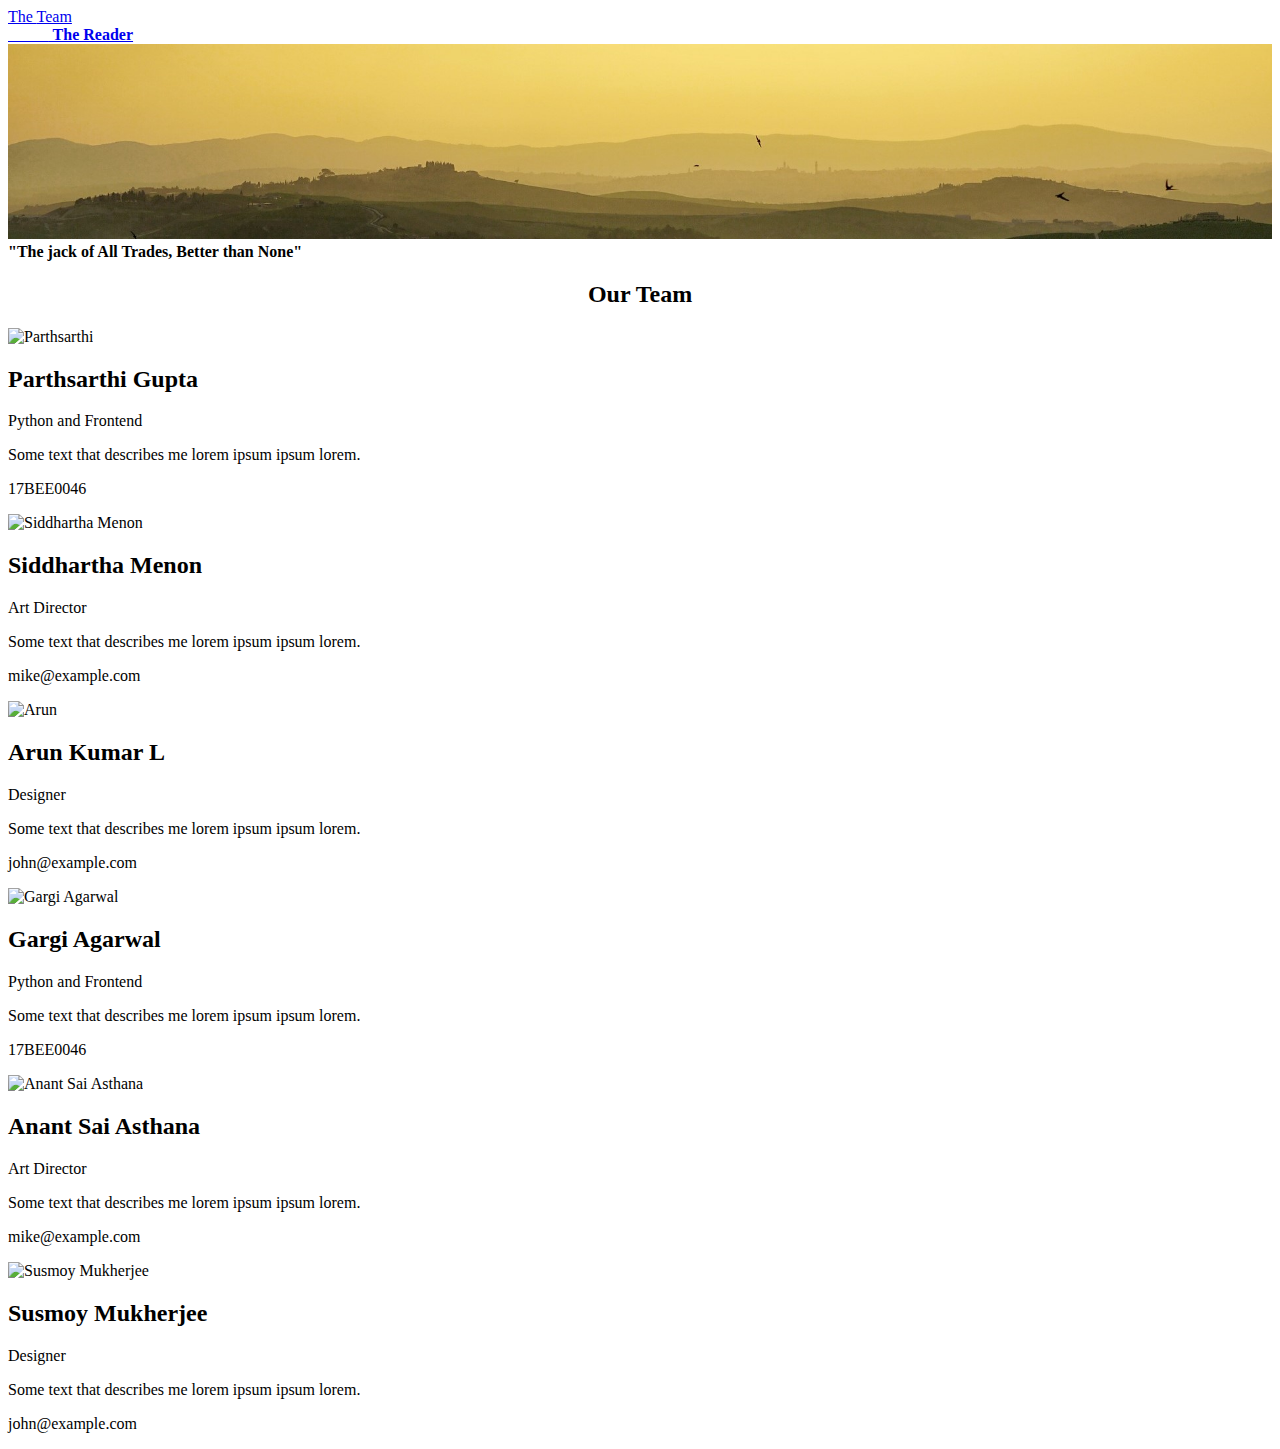
==== team.html @ 5c562314 "added teams page and cards" ====
<!DOCTYPE html>
<html lang="en">
    <div>
        <div class="topnav" id="myTopnav">
            <a href="team.html">The <span style="color: var(--mypurple)">Team</span></a>
        </div>
        <strong><a class="homeP" href = "index.html"><span style="color: white">Biblio</span><span style="color: var(--mypurple)"> The Reader</span></a></strong>
        
    </div>
    
    <header>
        <title>Biblio - The book reader for all !</title>
        <link rel = "stylesheet" href="CSS\team.css">
        <link rel="stylesheet" href="https://cdnjs.cloudflare.com/ajax/libs/font-awesome/4.7.0/css/font-awesome.min.css">
        <meta name = "viewport" content = "width= device-width, initial-scale =1, shrink-to-fit=no">
        
    </header>
    <div class = "container">
        <img src="about-b.jpg" width = "100%">
        <div class="centered"><strong> "The jack of All Trades, Better than None"</strong></div>
    </div>
    
      
      <h2 style="text-align:center">Our Team</h2>
      <div class="row">
        <div class="column">
          <div class="card">
            <img src="/w3images/team1.jpg" alt="Parthsarthi" style="width:100%">
            <div class="container">
              <h2>Parthsarthi Gupta</h2>
              <p class="title">Python and Frontend</p>
              <p>Some text that describes me lorem ipsum ipsum lorem.</p>
              <p>17BEE0046</p>
            </div>
          </div>
        </div>
      
        <div class="column">
          <div class="card">
            <img src="/w3images/team2.jpg" alt="Siddhartha Menon" style="width:100%">
            <div class="container">
              <h2>Siddhartha Menon</h2>
              <p class="title">Art Director</p>
              <p>Some text that describes me lorem ipsum ipsum lorem.</p>
              <p>mike@example.com</p>
            </div>
          </div>
        </div>
      
        <div class="column">
          <div class="card">
            <img src="/w3images/team3.jpg" alt="Arun" style="width:100%">
            <div class="container">
              <h2>Arun Kumar L</h2>
              <p class="title">Designer</p>
              <p>Some text that describes me lorem ipsum ipsum lorem.</p>
              <p>john@example.com</p>
            </div>
          </div>
        </div>
        <div class="row">
            <div class="column">
              <div class="card">
                <img src="/w3images/team1.jpg" alt="Gargi Agarwal" style="width:100%">
                <div class="container">
                  <h2>Gargi Agarwal</h2>
                  <p class="title">Python and Frontend</p>
                  <p>Some text that describes me lorem ipsum ipsum lorem.</p>
                  <p>17BEE0046</p>
                </div>
              </div>
            </div>
          
            <div class="column">
              <div class="card">
                <img src="/w3images/team2.jpg" alt="Anant Sai Asthana" style="width:100%">
                <div class="container">
                  <h2>Anant Sai Asthana</h2>
                  <p class="title">Art Director</p>
                  <p>Some text that describes me lorem ipsum ipsum lorem.</p>
                  <p>mike@example.com</p>
                </div>
              </div>
            </div>
          
            <div class="column">
              <div class="card">
                <img src="/w3images/team3.jpg" alt="Susmoy Mukherjee" style="width:100%">
                <div class="container">
                  <h2>Susmoy Mukherjee</h2>
                  <p class="title">Designer</p>
                  <p>Some text that describes me lorem ipsum ipsum lorem.</p>
                  <p>john@example.com</p>  
                </div>
              </div>
            </div>
      </div>     
</html>
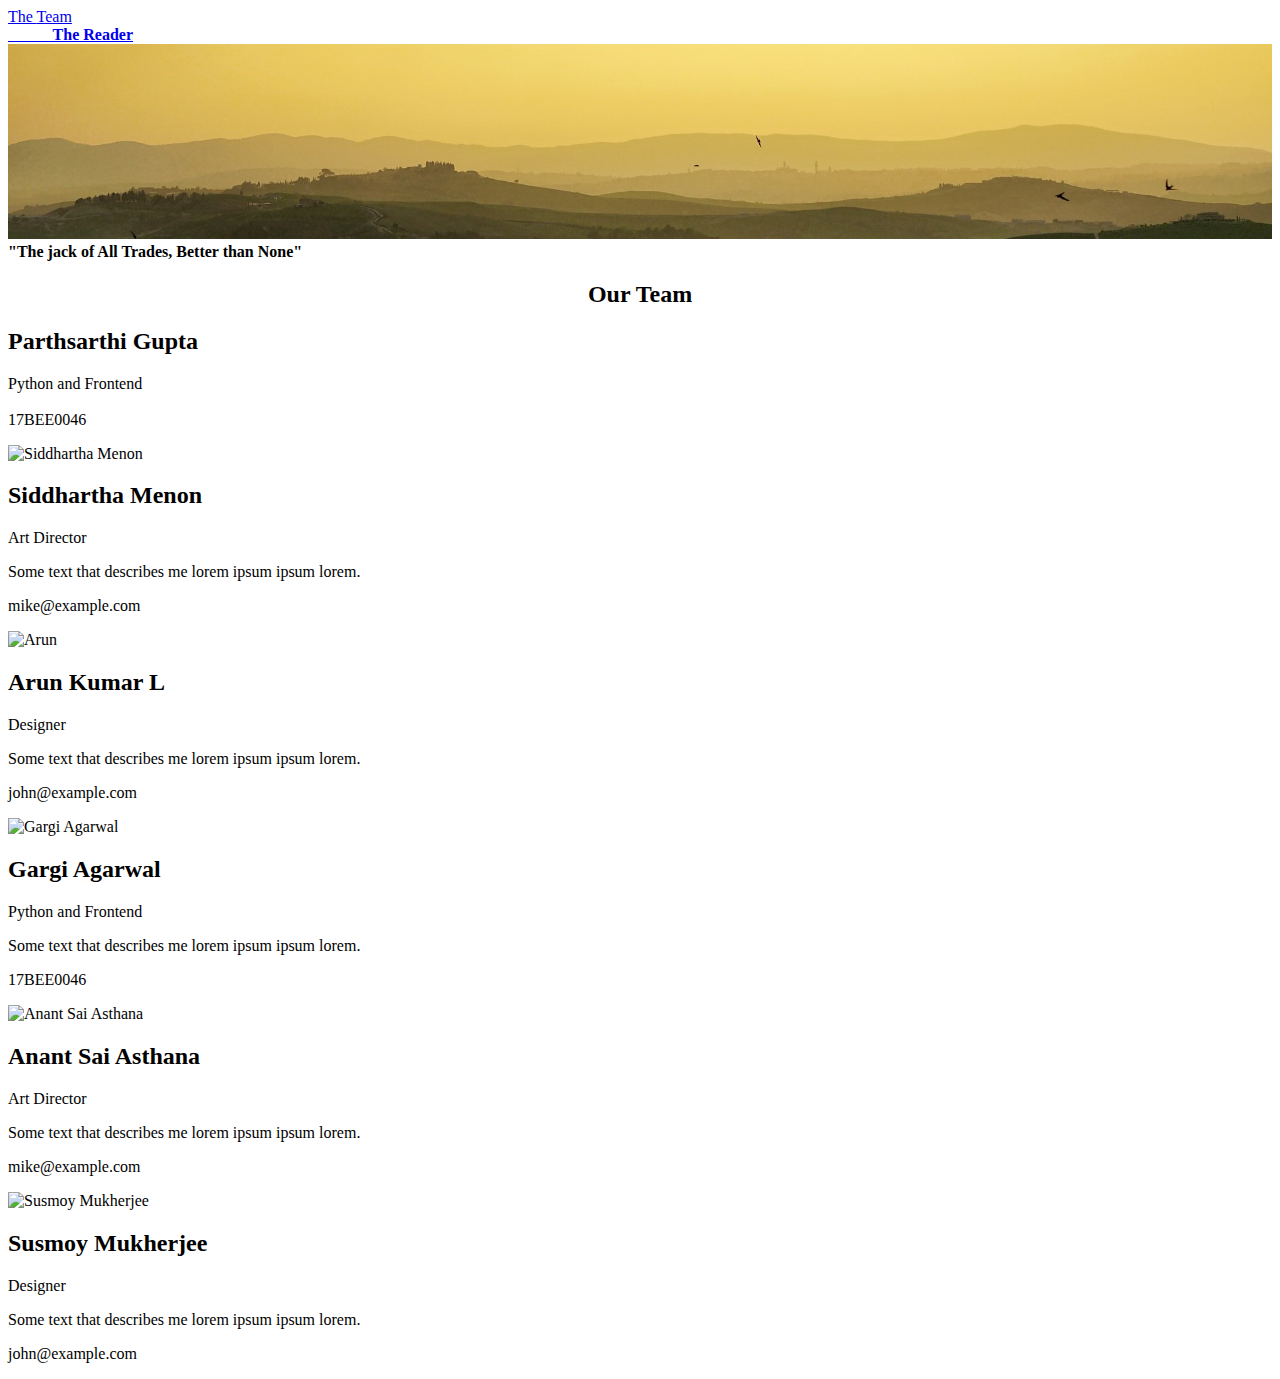
==== commit d65b94b5: "wip" ====
--- a/team.html
+++ b/team.html
@@ -19,18 +19,13 @@
         <img src="about-b.jpg" width = "100%">
         <div class="centered"><strong> "The jack of All Trades, Better than None"</strong></div>
     </div>
-    
-      
-      <h2 style="text-align:center">Our Team</h2>
+    <h2 style="text-align:center; color:var(--mypurple); top:-20px">Our Team</h2>
       <div class="row">
         <div class="column">
           <div class="card">
-            <img src="/w3images/team1.jpg" alt="Parthsarthi" style="width:100%">
             <div class="container">
               <h2>Parthsarthi Gupta</h2>
-              <p class="title">Python and Frontend</p>
-              <p>Some text that describes me lorem ipsum ipsum lorem.</p>
-              <p>17BEE0046</p>
+              <p class="title">Python and Frontend<br><br>17BEE0046</p>
             </div>
           </div>
         </div>
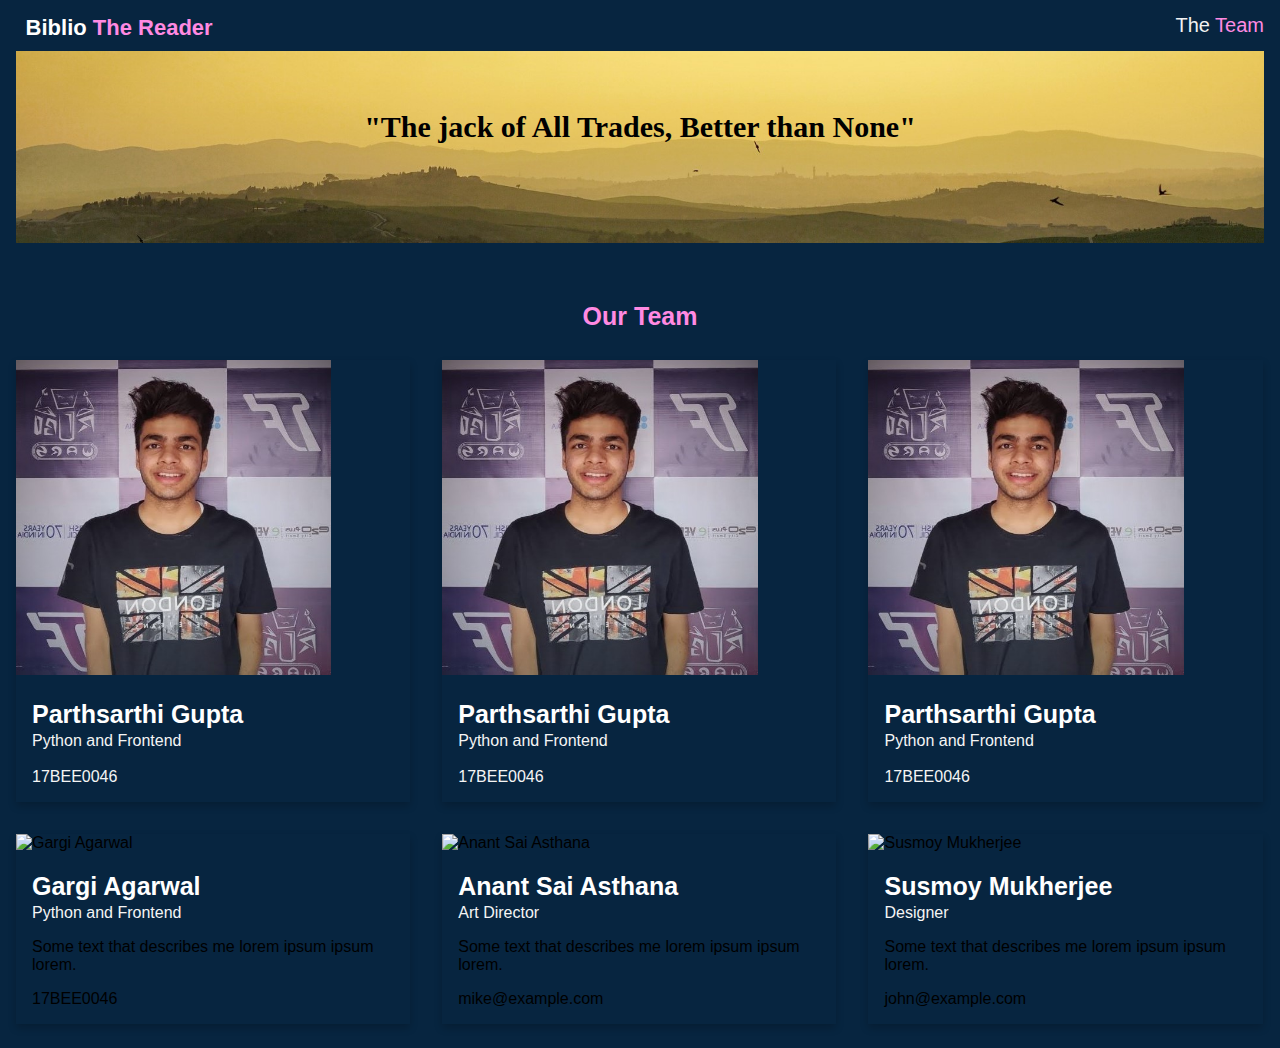
==== commit d9b91cce: "restructed" ====
--- a/team.html
+++ b/team.html
@@ -10,7 +10,7 @@
     
     <header>
         <title>Biblio - The book reader for all !</title>
-        <link rel = "stylesheet" href="CSS\team.css">
+        <link rel = "stylesheet" href="Css\team.css">
         <link rel="stylesheet" href="https://cdnjs.cloudflare.com/ajax/libs/font-awesome/4.7.0/css/font-awesome.min.css">
         <meta name = "viewport" content = "width= device-width, initial-scale =1, shrink-to-fit=no">
         
@@ -23,6 +23,7 @@
       <div class="row">
         <div class="column">
           <div class="card">
+            <img src="me.jpg" alt="Parthsarthi" style="width:80%">
             <div class="container">
               <h2>Parthsarthi Gupta</h2>
               <p class="title">Python and Frontend<br><br>17BEE0046</p>
@@ -32,27 +33,23 @@
       
         <div class="column">
           <div class="card">
-            <img src="/w3images/team2.jpg" alt="Siddhartha Menon" style="width:100%">
+            <img src="me.jpg" alt="Parthsarthi" style="width:80%">
             <div class="container">
-              <h2>Siddhartha Menon</h2>
-              <p class="title">Art Director</p>
-              <p>Some text that describes me lorem ipsum ipsum lorem.</p>
-              <p>mike@example.com</p>
+                <h2>Parthsarthi Gupta</h2>
+                <p class="title">Python and Frontend<br><br>17BEE0046</p>
             </div>
-          </div>
+        </div>
         </div>
       
         <div class="column">
-          <div class="card">
-            <img src="/w3images/team3.jpg" alt="Arun" style="width:100%">
-            <div class="container">
-              <h2>Arun Kumar L</h2>
-              <p class="title">Designer</p>
-              <p>Some text that describes me lorem ipsum ipsum lorem.</p>
-              <p>john@example.com</p>
-            </div>
+            <div class="card">
+              <img src="me.jpg" alt="Parthsarthi" style="width:80%">
+              <div class="container">
+                  <h2>Parthsarthi Gupta</h2>
+                  <p class="title">Python and Frontend<br><br>17BEE0046</p>
+              </div>
           </div>
-        </div>
+          </div>
         <div class="row">
             <div class="column">
               <div class="card">
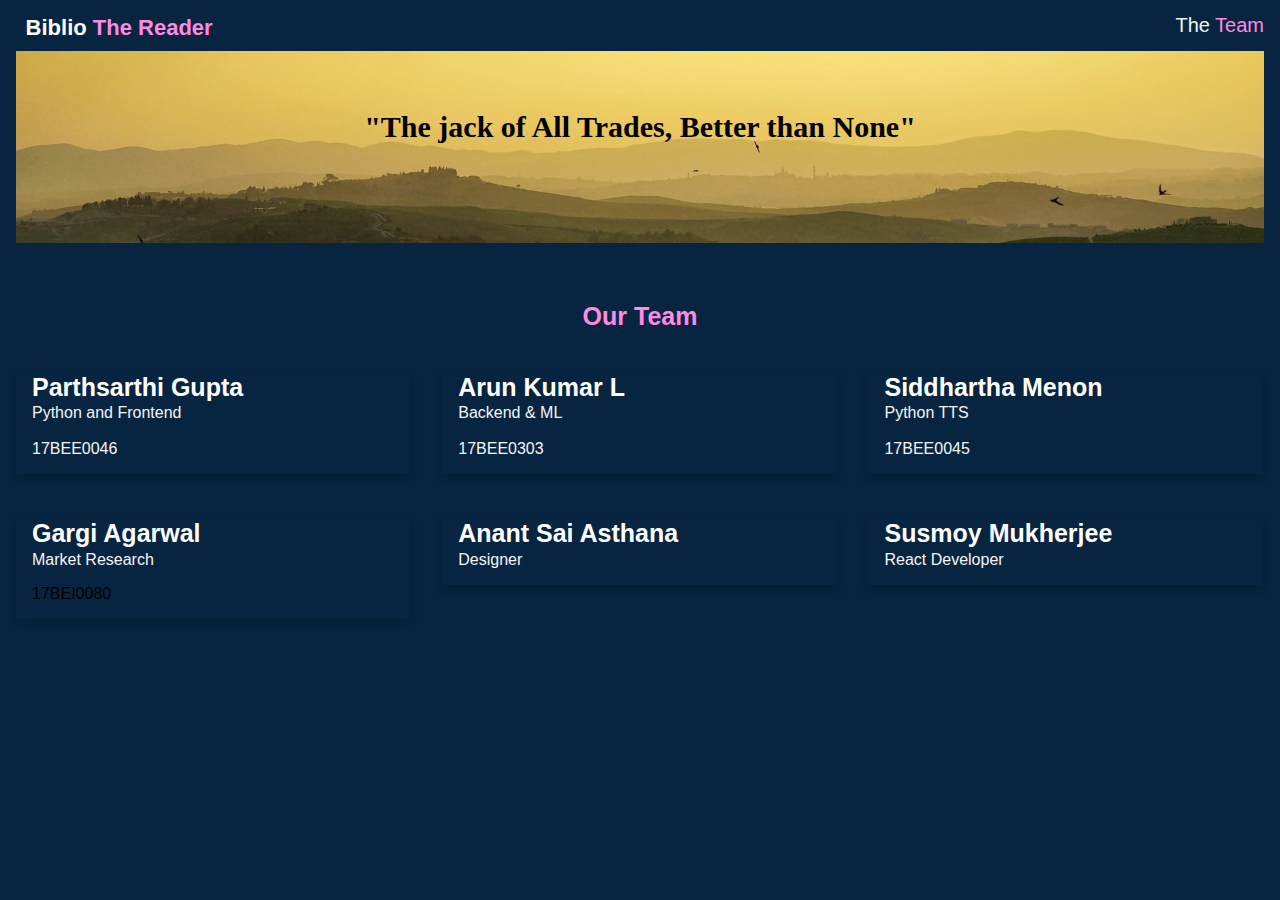
==== commit 706aac77: "added images" ====
--- a/team.html
+++ b/team.html
@@ -16,14 +16,13 @@
         
     </header>
     <div class = "container">
-        <img src="about-b.jpg" width = "100%">
+        <img src="Images/about-b.jpg" width = "100%">
         <div class="centered"><strong> "The jack of All Trades, Better than None"</strong></div>
-    </div>
+    </div>  
     <h2 style="text-align:center; color:var(--mypurple); top:-20px">Our Team</h2>
       <div class="row">
         <div class="column">
           <div class="card">
-            <img src="me.jpg" alt="Parthsarthi" style="width:80%">
             <div class="container">
               <h2>Parthsarthi Gupta</h2>
               <p class="title">Python and Frontend<br><br>17BEE0046</p>
@@ -33,56 +32,46 @@
       
         <div class="column">
           <div class="card">
-            <img src="me.jpg" alt="Parthsarthi" style="width:80%">
             <div class="container">
-                <h2>Parthsarthi Gupta</h2>
-                <p class="title">Python and Frontend<br><br>17BEE0046</p>
+                <h2>Arun Kumar L</h2>
+                <p class="title">Backend & ML<br><br>17BEE0303</p>
             </div>
         </div>
         </div>
       
         <div class="column">
             <div class="card">
-              <img src="me.jpg" alt="Parthsarthi" style="width:80%">
               <div class="container">
-                  <h2>Parthsarthi Gupta</h2>
-                  <p class="title">Python and Frontend<br><br>17BEE0046</p>
+                  <h2>Siddhartha Menon</h2>
+                  <p class="title">Python TTS<br><br>17BEE0045</p>
               </div>
           </div>
           </div>
         <div class="row">
             <div class="column">
               <div class="card">
-                <img src="/w3images/team1.jpg" alt="Gargi Agarwal" style="width:100%">
                 <div class="container">
                   <h2>Gargi Agarwal</h2>
-                  <p class="title">Python and Frontend</p>
-                  <p>Some text that describes me lorem ipsum ipsum lorem.</p>
-                  <p>17BEE0046</p>
+                  <p class="title">Market Research</p>
+                  <p>17BEI0080</p>
                 </div>
               </div>
             </div>
           
             <div class="column">
               <div class="card">
-                <img src="/w3images/team2.jpg" alt="Anant Sai Asthana" style="width:100%">
                 <div class="container">
                   <h2>Anant Sai Asthana</h2>
-                  <p class="title">Art Director</p>
-                  <p>Some text that describes me lorem ipsum ipsum lorem.</p>
-                  <p>mike@example.com</p>
+                  <p class="title">Designer</p>
                 </div>
               </div>
             </div>
           
             <div class="column">
               <div class="card">
-                <img src="/w3images/team3.jpg" alt="Susmoy Mukherjee" style="width:100%">
                 <div class="container">
                   <h2>Susmoy Mukherjee</h2>
-                  <p class="title">Designer</p>
-                  <p>Some text that describes me lorem ipsum ipsum lorem.</p>
-                  <p>john@example.com</p>  
+                  <p class="title">React Developer</p>
                 </div>
               </div>
             </div>
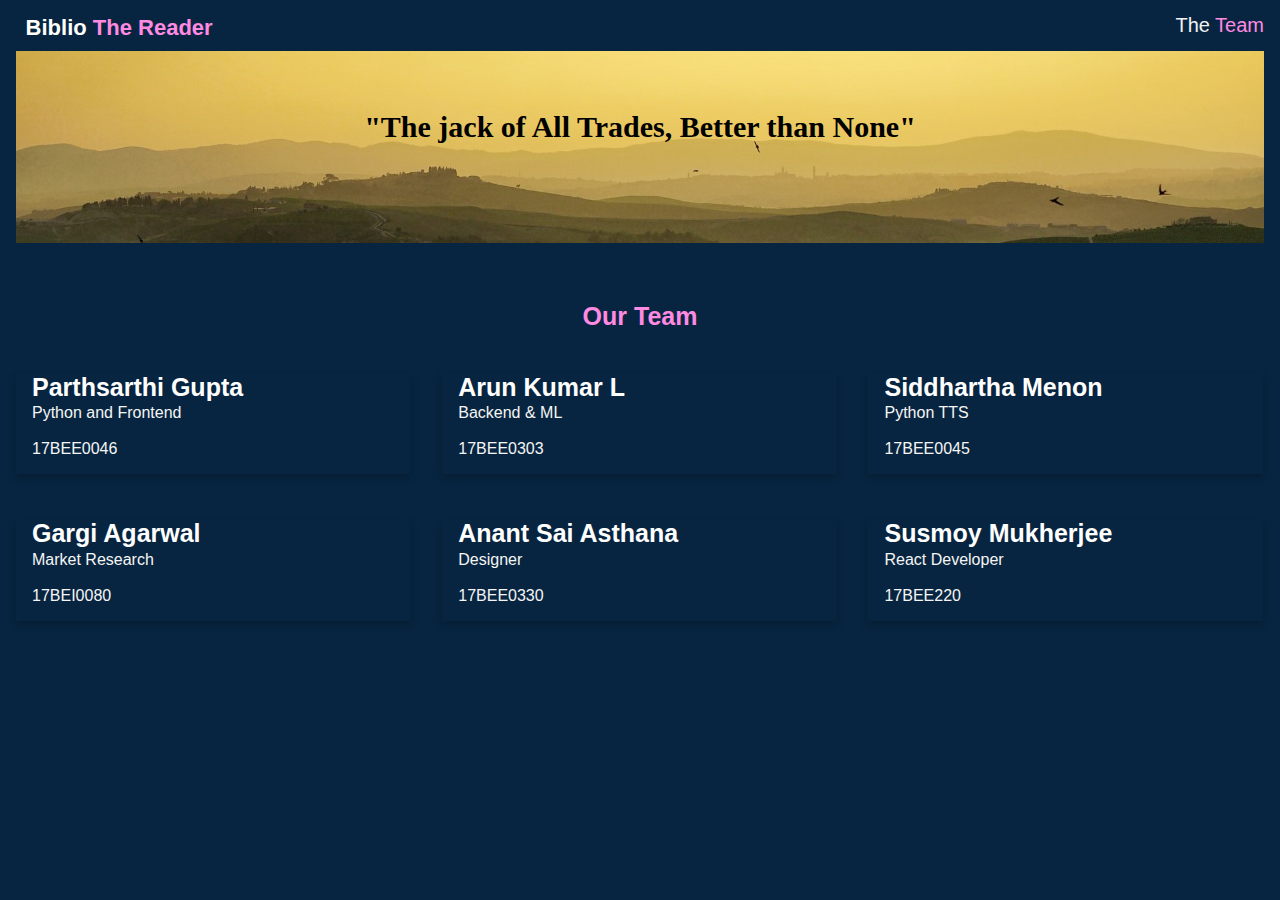
==== commit 95eb5ea0: "update" ====
--- a/team.html
+++ b/team.html
@@ -20,7 +20,7 @@
         <div class="centered"><strong> "The jack of All Trades, Better than None"</strong></div>
     </div>  
     <h2 style="text-align:center; color:var(--mypurple); top:-20px">Our Team</h2>
-      <div class="row">
+      <div class="row ">
         <div class="column">
           <div class="card">
             <div class="container">
@@ -52,8 +52,7 @@
               <div class="card">
                 <div class="container">
                   <h2>Gargi Agarwal</h2>
-                  <p class="title">Market Research</p>
-                  <p>17BEI0080</p>
+                  <p class="title">Market Research<br><br>17BEI0080</p>
                 </div>
               </div>
             </div>
@@ -62,7 +61,7 @@
               <div class="card">
                 <div class="container">
                   <h2>Anant Sai Asthana</h2>
-                  <p class="title">Designer</p>
+                  <p class="title">Designer<br><br>17BEE0330</p>
                 </div>
               </div>
             </div>
@@ -71,7 +70,7 @@
               <div class="card">
                 <div class="container">
                   <h2>Susmoy Mukherjee</h2>
-                  <p class="title">React Developer</p>
+                  <p class="title">React Developer<br><br>17BEE220</p>
                 </div>
               </div>
             </div>
